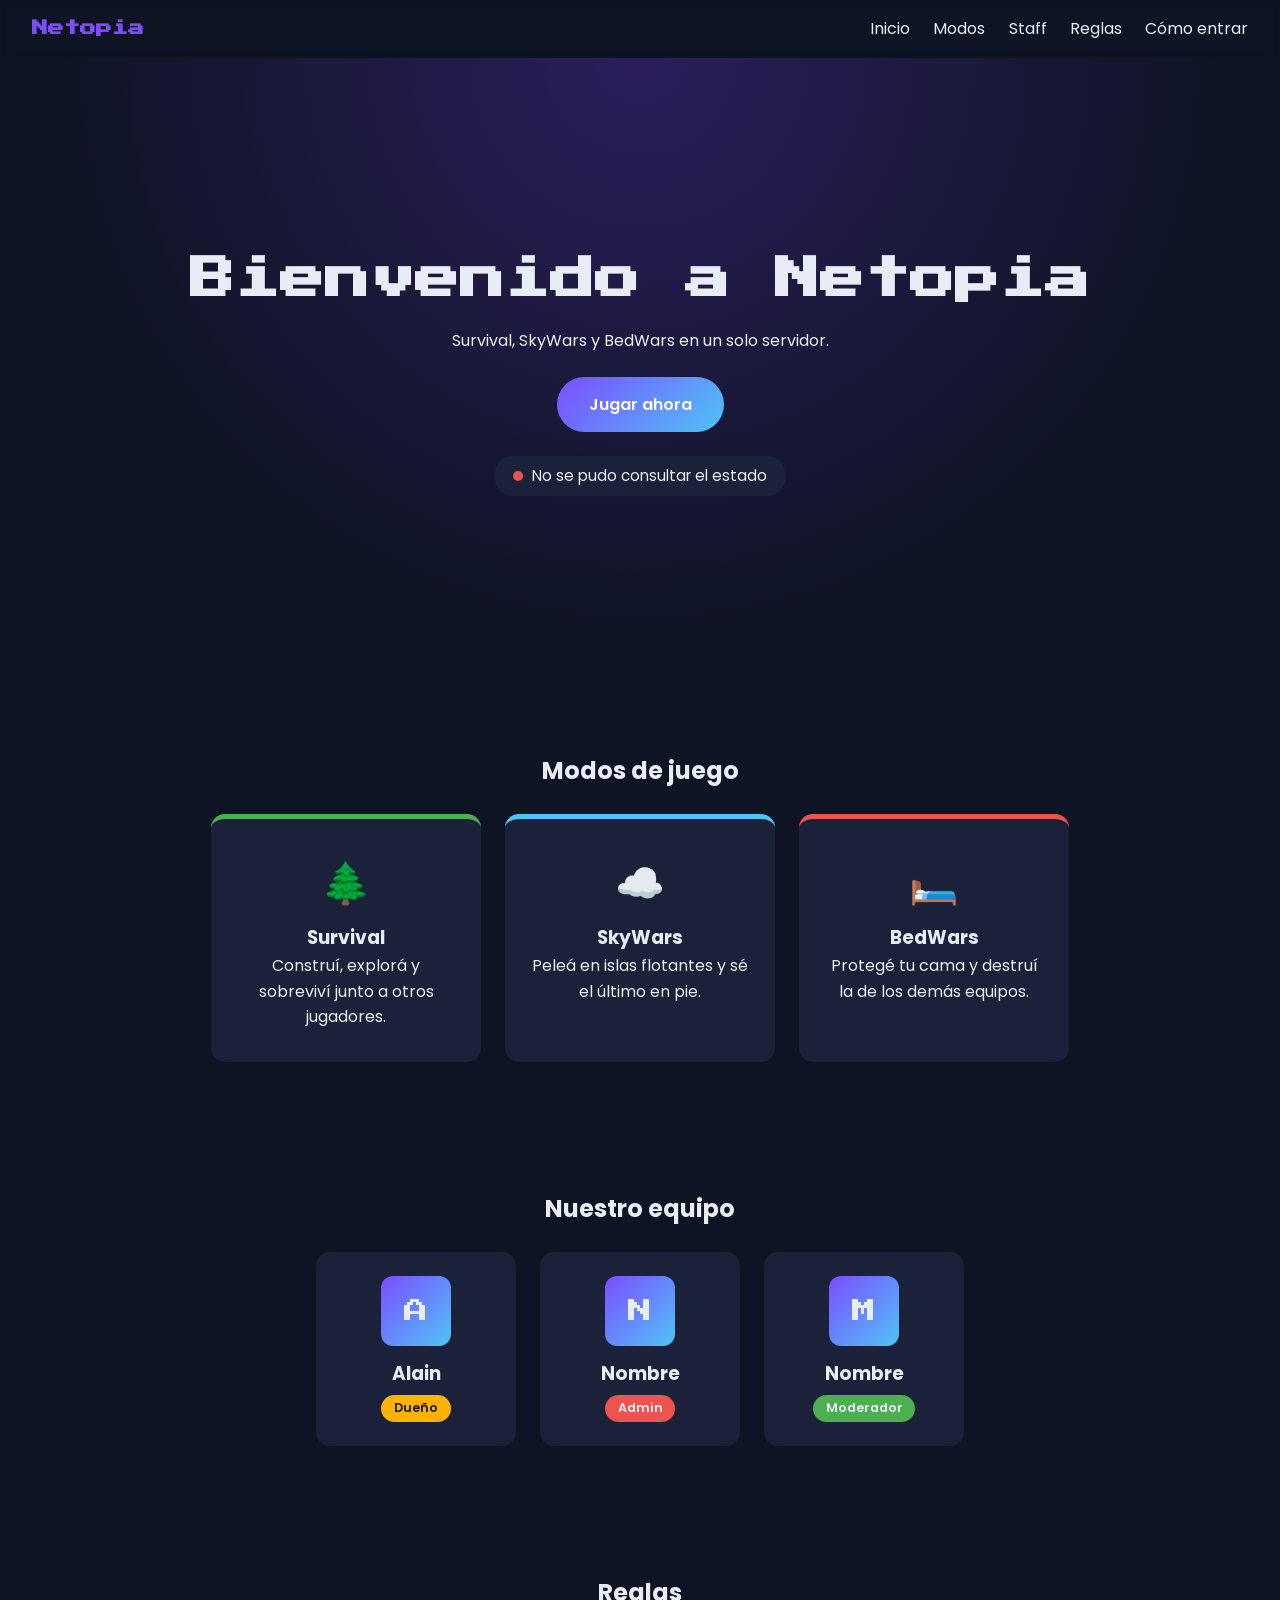
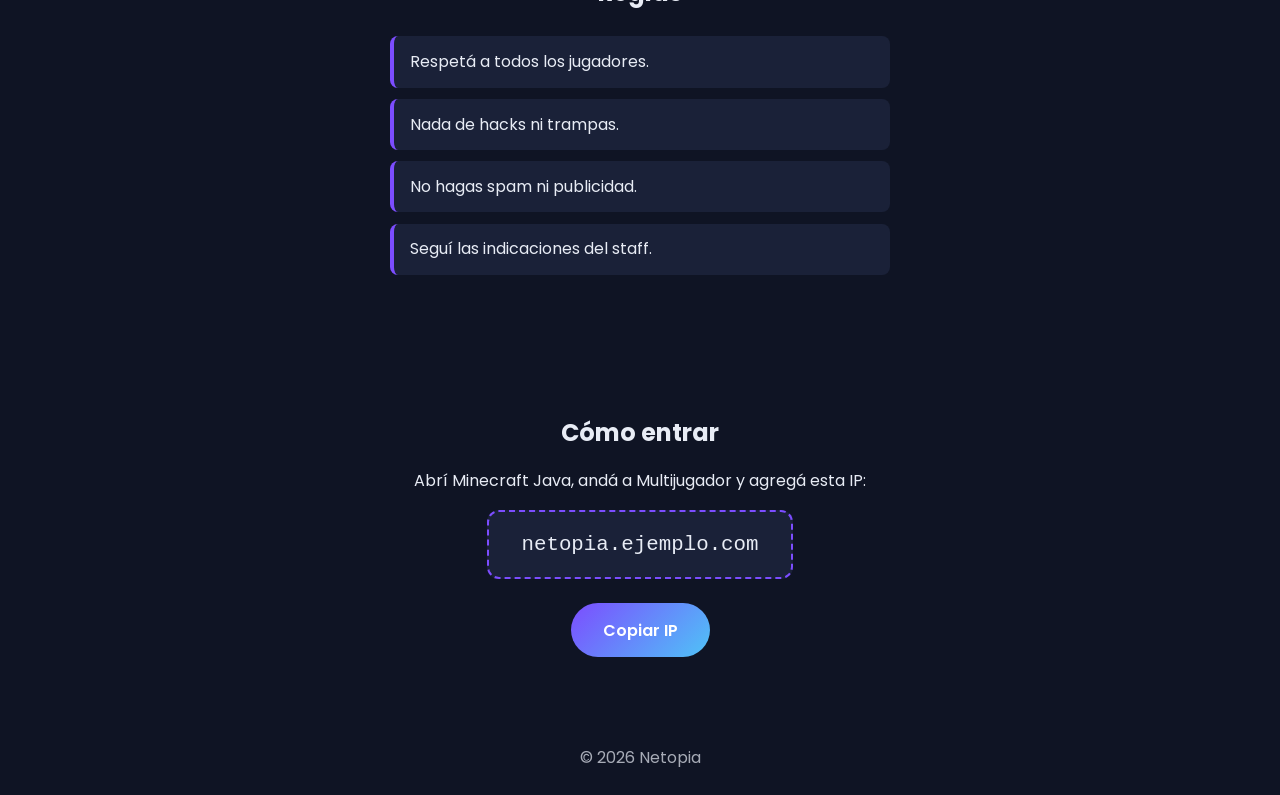
==== index.html @ 6b0459ce "Primera versión de Netopia" ====
<!DOCTYPE html>
<html lang="es">

<head>
    <meta charset="UTF-8">
    <meta name="viewport" content="width=device-width, initial-scale=1.0">
    <title>Netopia</title>
    <link href="https://fonts.googleapis.com/css2?family=Poppins:wght@400;600&family=Press+Start+2P&display=swap"
        rel="stylesheet">
    <link rel="stylesheet" href="style.css">
</head>

<body>

    <header>
        <h1 class="logo">Netopia</h1>
        <button class="menu-btn" id="menu-btn" aria-label="Abrir menú">☰</button>
        <nav id="menu">
            <a href="#inicio">Inicio</a>
            <a href="#modos">Modos</a>
            <a href="#staff">Staff</a>
            <a href="#reglas">Reglas</a>
            <a href="#unirse">Cómo entrar</a>
        </nav>
    </header>

    <main>
        <section id="inicio" class="hero">
            <h2>Bienvenido a Netopia</h2>
            <p>Survival, SkyWars y BedWars en un solo servidor.</p>
            <a href="#unirse" class="boton">Jugar ahora</a>
            <div class="estado" id="estado">
                <span class="punto" id="punto"></span>
                <span id="estado-texto">Consultando servidor...</span>
            </div>
        </section>

        <section id="modos">
            <h2>Modos de juego</h2>

            <div class="modos-grid">
                <article class="modo survival">
                    <span class="icono">🌲</span> <!-- Survival -->
                    <h3>Survival</h3>
                    <p>Construí, explorá y sobreviví junto a otros jugadores.</p>
                </article>

                <article class="modo skywars">
                    <span class="icono">☁️</span> <!-- SkyWars -->
                    <h3>SkyWars</h3>
                    <p>Peleá en islas flotantes y sé el último en pie.</p>
                </article>

                <article class="modo bedwars">
                    <span class="icono">🛏️</span> <!-- BedWars -->
                    <h3>BedWars</h3>
                    <p>Protegé tu cama y destruí la de los demás equipos.</p>
                </article>
            </div>
        </section>

        <section id="staff">
            <h2>Nuestro equipo</h2>
            <div class="staff-grid">
                <article class="miembro">
                    <div class="avatar">A</div>
                    <h3>Alain</h3>
                    <p class="rol dueno">Dueño</p>
                </article>

                <article class="miembro">
                    <div class="avatar">N</div>
                    <h3>Nombre</h3>
                    <p class="rol admin">Admin</p>
                </article>

                <article class="miembro">
                    <div class="avatar">M</div>
                    <h3>Nombre</h3>
                    <p class="rol mod">Moderador</p>
                </article>
            </div>
        </section>

        <section id="reglas">
            <h2>Reglas</h2>
            <ul class="reglas">
                <li>Respetá a todos los jugadores.</li>
                <li>Nada de hacks ni trampas.</li>
                <li>No hagas spam ni publicidad.</li>
                <li>Seguí las indicaciones del staff.</li>
            </ul>
        </section>

        <section id="unirse">
            <h2>Cómo entrar</h2>
            <p>Abrí Minecraft Java, andá a Multijugador y agregá esta IP:</p>
            <div class="ip-box" id="ip">netopia.ejemplo.com</div>
            <br>
            <button class="boton" id="btn-copiar">Copiar IP</button>
        </section>
    </main>

    <footer>
        <p>© 2026 Netopia</p>
    </footer>
    <script src="script.js"></script>
</body>

</html>
---- style.css ----
:root {
    --fondo: #0f1424;
    --tarjeta: #1a2138;
    --texto: #e8ecf5;
    --acento: #7c4dff;
    --survival: #4caf50;
    --skywars: #4fc3f7;
    --bedwars: #ef5350;
}

* {
    box-sizing: border-box;
    margin: 0;
    padding: 0;
}

html {
    scroll-behavior: smooth;
}

body {
    background: var(--fondo);
    color: var(--texto);
    font-family: 'Poppins', sans-serif;
    line-height: 1.6;
}

header {
    position: sticky;
    top: 0;
    z-index: 10;
    display: flex;
    justify-content: space-between;
    align-items: center;
    padding: 1rem 2rem;
    background: rgba(15, 20, 36, 0.85);
    backdrop-filter: blur(8px);
}

.logo {
    font-family: 'Press Start 2P', monospace;
    font-size: 1rem;
    color: var(--acento);
}

nav a {
    color: var(--texto);
    text-decoration: none;
    margin-left: 1.2rem;
    transition: color 0.2s;
}

nav a:hover {
    color: var(--skywars);
}

section {
    padding: 4rem 2rem;
    text-align: center;
}

.hero {
    min-height: 70vh;
    display: flex;
    flex-direction: column;
    justify-content: center;
    align-items: center;
    background: radial-gradient(circle at top, #2a1f5c, var(--fondo) 65%);
}

.hero h2 {
    font-family: 'Press Start 2P', monospace;
    font-size: clamp(1.4rem, 5vw, 2.8rem);
    line-height: 1.4;
    margin-bottom: 1rem;
}

.boton {
    display: inline-block;
    margin-top: 1.5rem;
    padding: 0.9rem 2rem;
    background: linear-gradient(135deg, var(--acento), var(--skywars));
    color: white;
    text-decoration: none;
    font-weight: 600;
    border-radius: 999px;
    transition: transform 0.2s, box-shadow 0.2s;
}

.boton:hover {
    transform: translateY(-3px);
    box-shadow: 0 8px 20px rgba(124, 77, 255, 0.45);
}

h2 {
    margin-bottom: 1rem;
}

.modos-grid {
    display: flex;
    flex-wrap: wrap;
    gap: 1.5rem;
    justify-content: center;
    margin-top: 1.5rem;
}

.modo {
    background: var(--tarjeta);
    padding: 2rem 1.5rem;
    border-radius: 14px;
    width: 270px;
    border-top: 5px solid;
    transition: transform 0.25s, box-shadow 0.25s;
}

.modo:hover {
    transform: translateY(-8px);
    box-shadow: 0 12px 28px rgba(0, 0, 0, 0.4);
}

.icono {
    display: block;
    font-size: 2.5rem;
    margin-bottom: 0.5rem;
}

.survival {
    border-color: var(--survival);
}

.skywars {
    border-color: var(--skywars);
}

.bedwars {
    border-color: var(--bedwars);
}

.reglas {
    list-style: none;
    max-width: 500px;
    margin: 1.5rem auto 0;
    text-align: left;
}

.reglas li {
    background: var(--tarjeta);
    padding: 0.8rem 1rem;
    margin-bottom: 0.7rem;
    border-left: 4px solid var(--acento);
    border-radius: 8px;
}

.ip-box {
    display: inline-block;
    margin-top: 1rem;
    padding: 1rem 2rem;
    background: var(--tarjeta);
    border: 2px dashed var(--acento);
    border-radius: 12px;
    font-family: monospace;
    font-size: 1.3rem;
}

footer {
    text-align: center;
    padding: 1.5rem;
    opacity: 0.7;
}

button.boton {
    border: none;
    cursor: pointer;
    font-family: 'Poppins', sans-serif;
    font-size: 1rem;
}

.menu-btn {
    display: none;
    background: none;
    border: none;
    color: var(--texto);
    font-size: 1.8rem;
    cursor: pointer;
    transition: transform 0.3s ease;
}

.menu-btn.activo {
    transform: rotate(90deg);
}

.estado {
  display: inline-flex;
  align-items: center;
  gap: 0.6rem;
  margin-top: 1.5rem;
  padding: 0.5rem 1.2rem;
  background: var(--tarjeta);
  border-radius: 999px;
  font-size: 0.95rem;
}

.punto {
  width: 10px;
  height: 10px;
  border-radius: 50%;
  background: #888;
}

.punto.online {
  background: #4caf50;
  box-shadow: 0 0 8px #4caf50;
}

.punto.offline {
  background: #ef5350;
}

.staff-grid {
  display: flex;
  flex-wrap: wrap;
  gap: 1.5rem;
  justify-content: center;
  margin-top: 1.5rem;
}

.miembro {
  background: var(--tarjeta);
  padding: 1.5rem;
  border-radius: 14px;
  width: 200px;
  transition: transform 0.25s, box-shadow 0.25s;
}

.miembro:hover {
  transform: translateY(-6px);
  box-shadow: 0 10px 24px rgba(0, 0, 0, 0.4);
}

.avatar {
  width: 70px;
  height: 70px;
  margin: 0 auto 0.8rem;
  border-radius: 12px;
  display: flex;
  align-items: center;
  justify-content: center;
  font-family: 'Press Start 2P', monospace;
  font-size: 1.5rem;
  background: linear-gradient(135deg, var(--acento), var(--skywars));
}

.rol {
  display: inline-block;
  margin-top: 0.4rem;
  padding: 0.2rem 0.8rem;
  border-radius: 999px;
  font-size: 0.8rem;
  font-weight: 600;
}

.rol.dueno { background: #ffb300; color: #1a1a1a; }
.rol.admin { background: var(--bedwars); }
.rol.mod   { background: var(--survival); }

@media (max-width: 600px) {
    header {
        flex-wrap: wrap;
    }

    .menu-btn {
        display: block;
    }

    nav {
        display: flex;
        flex-direction: column;
        width: 100%;
        text-align: center;
        max-height: 0;
        overflow: hidden;
        opacity: 0;
        transition: max-height 0.4s ease, opacity 0.3s ease;
    }

    nav.abierto {
        max-height: 300px;
        opacity: 1;
    }

    nav a {
        margin: 0;
        padding: 0.8rem 0;
        border-top: 1px solid rgba(255, 255, 255, 0.1);
    }
}
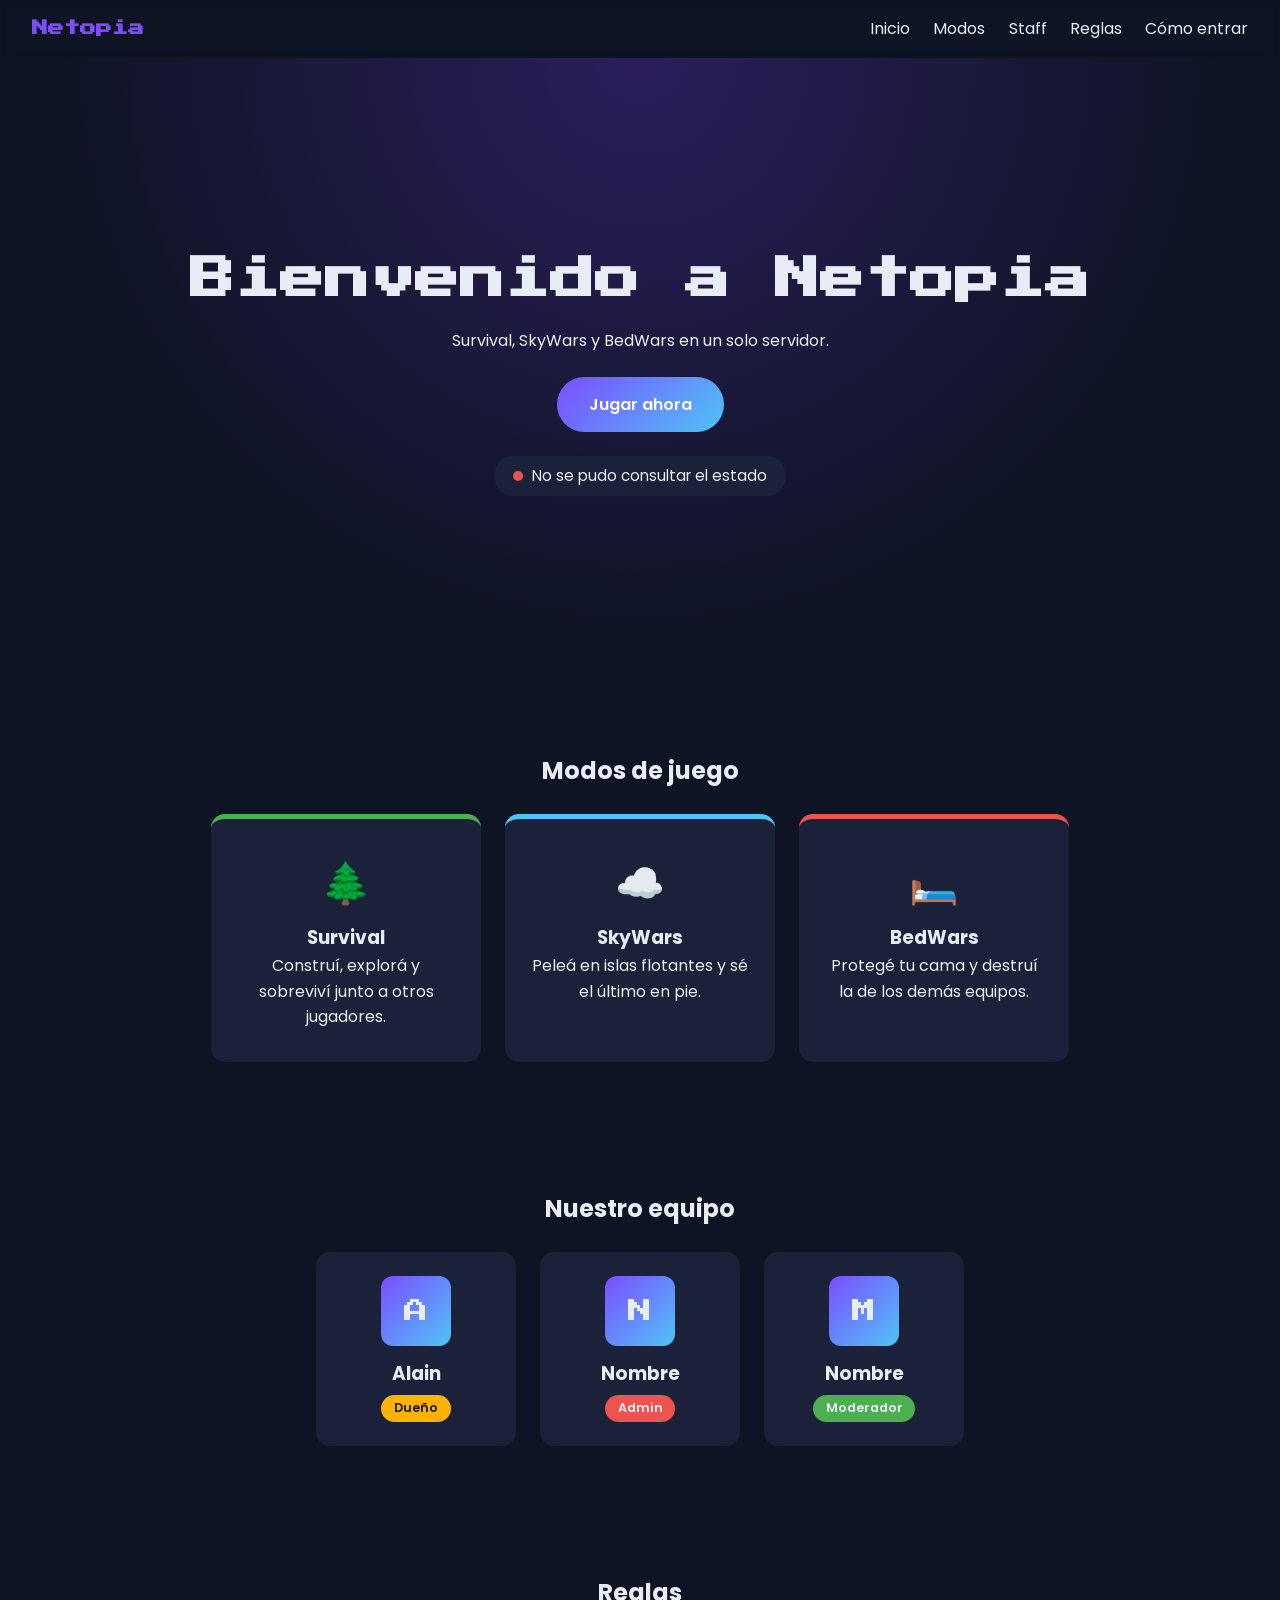
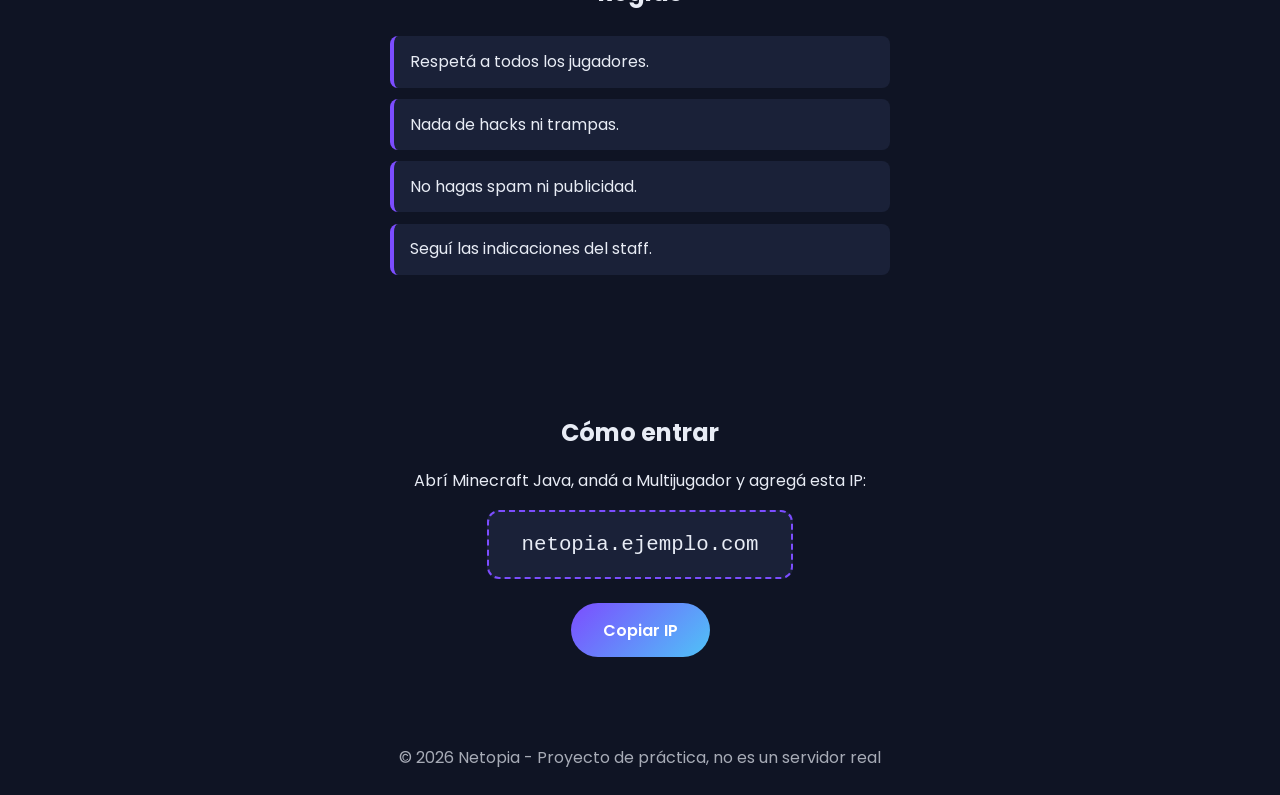
==== commit 2ababcbe: "Update index.html" ====
--- a/index.html
+++ b/index.html
@@ -102,7 +102,7 @@
     </main>
 
     <footer>
-        <p>© 2026 Netopia</p>
+        <p>© 2026 Netopia - Proyecto de práctica, no es un servidor real</p>
     </footer>
     <script src="script.js"></script>
 </body>
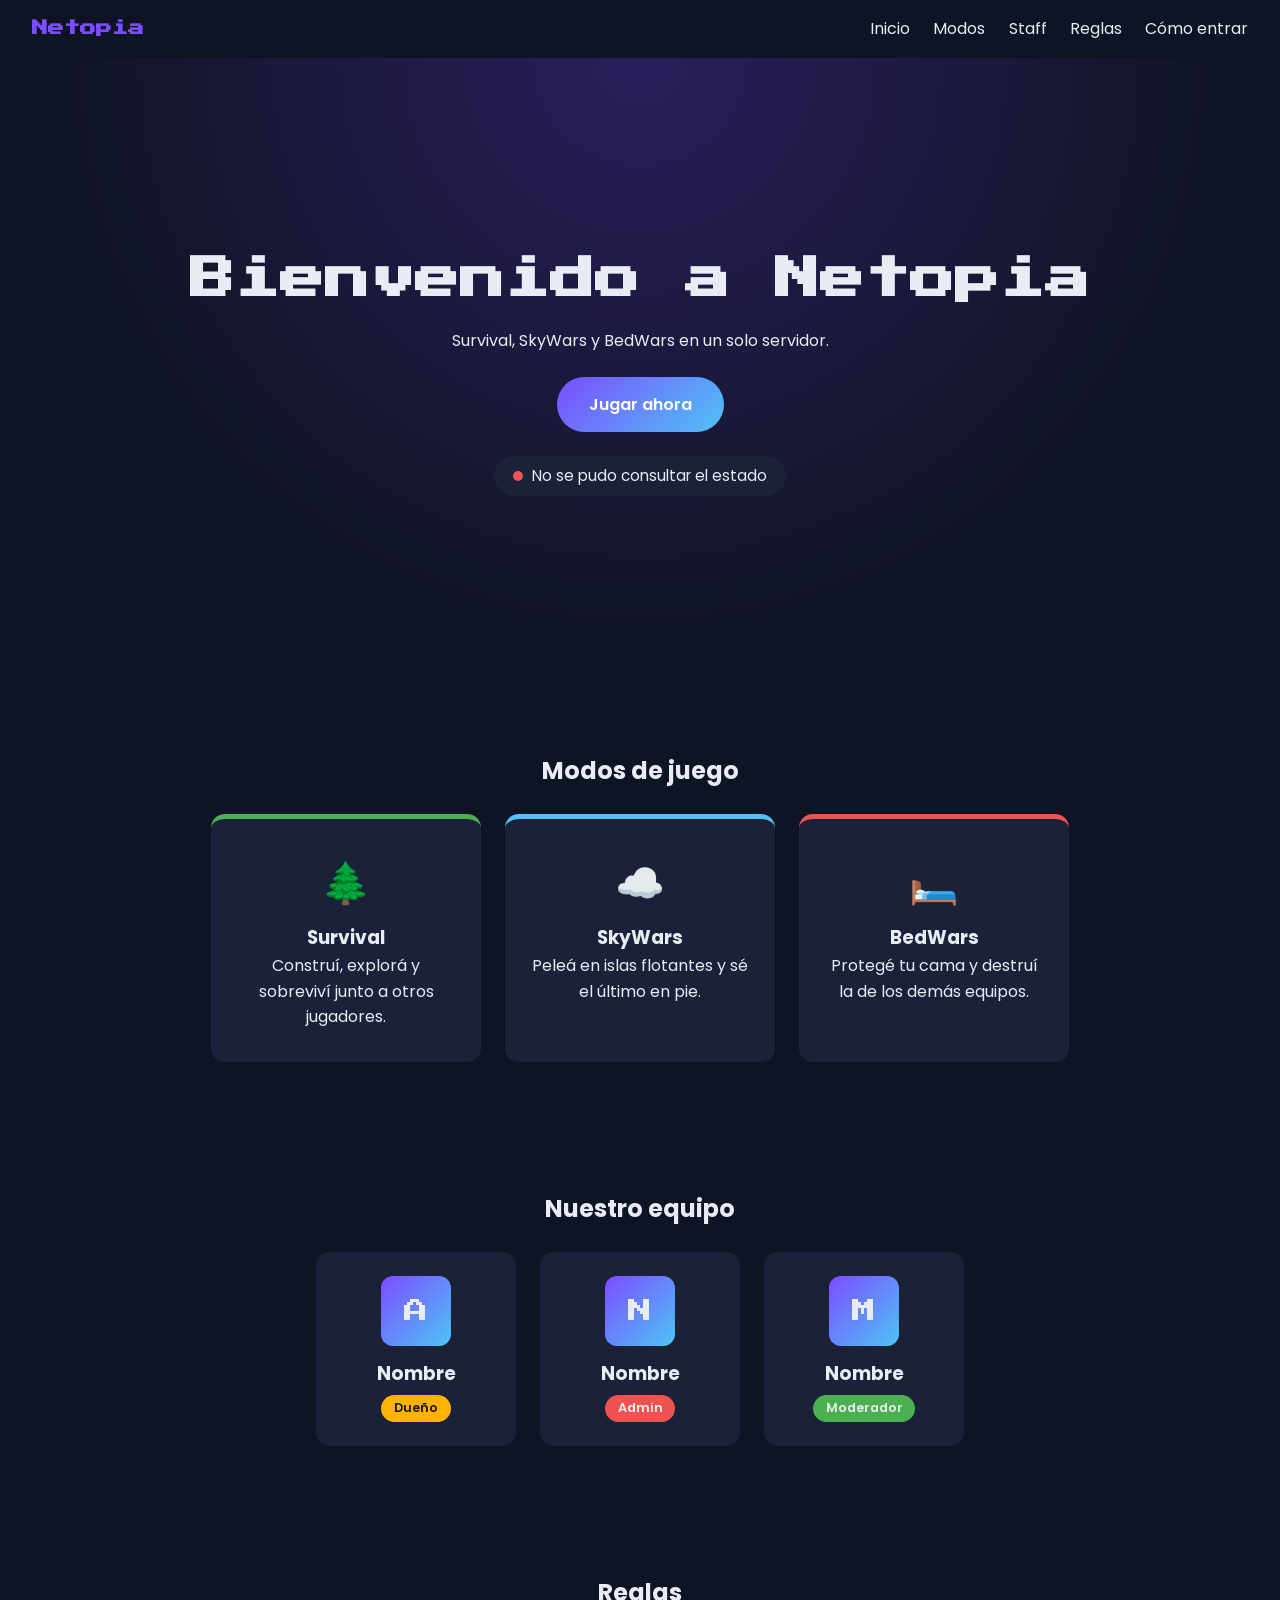
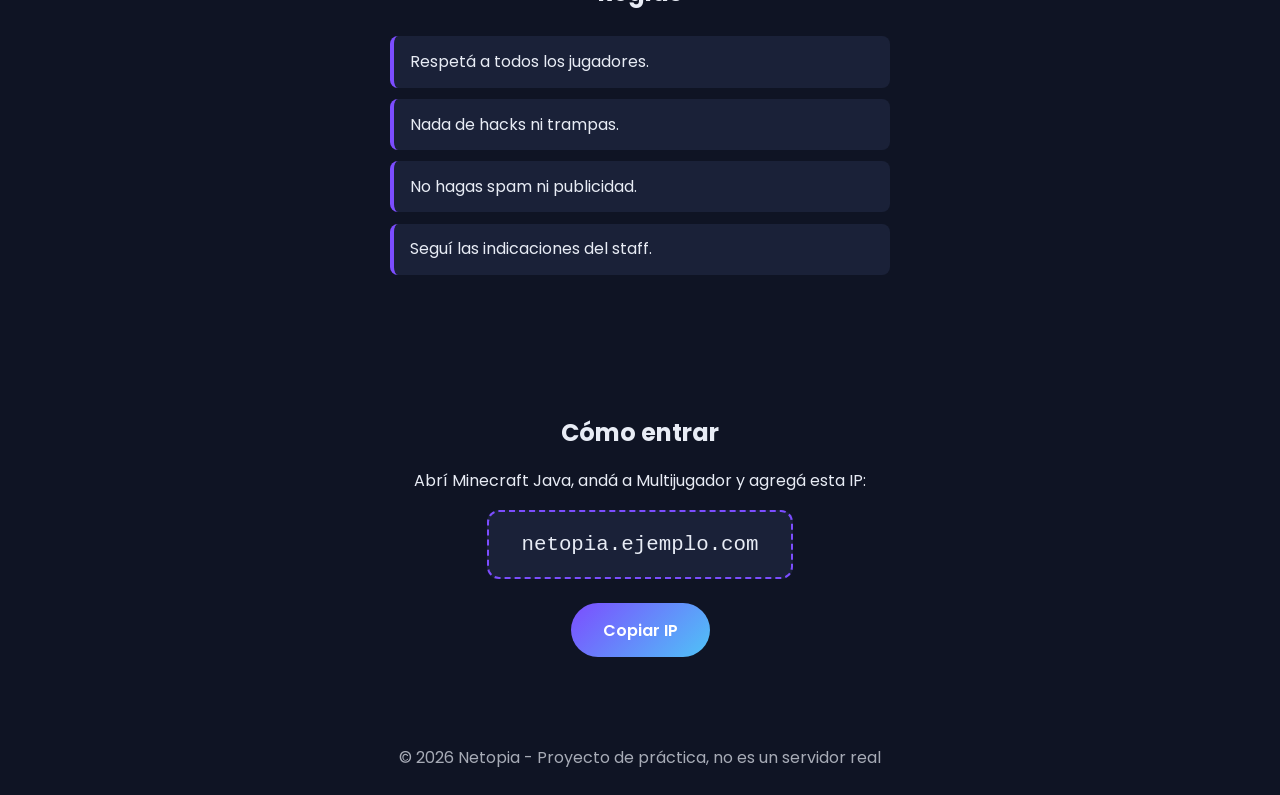
==== commit 4f9ef2e2: "Update index.html" ====
--- a/index.html
+++ b/index.html
@@ -64,7 +64,7 @@
             <div class="staff-grid">
                 <article class="miembro">
                     <div class="avatar">A</div>
-                    <h3>Alain</h3>
+                    <h3>Nombre</h3>
                     <p class="rol dueno">Dueño</p>
                 </article>
 
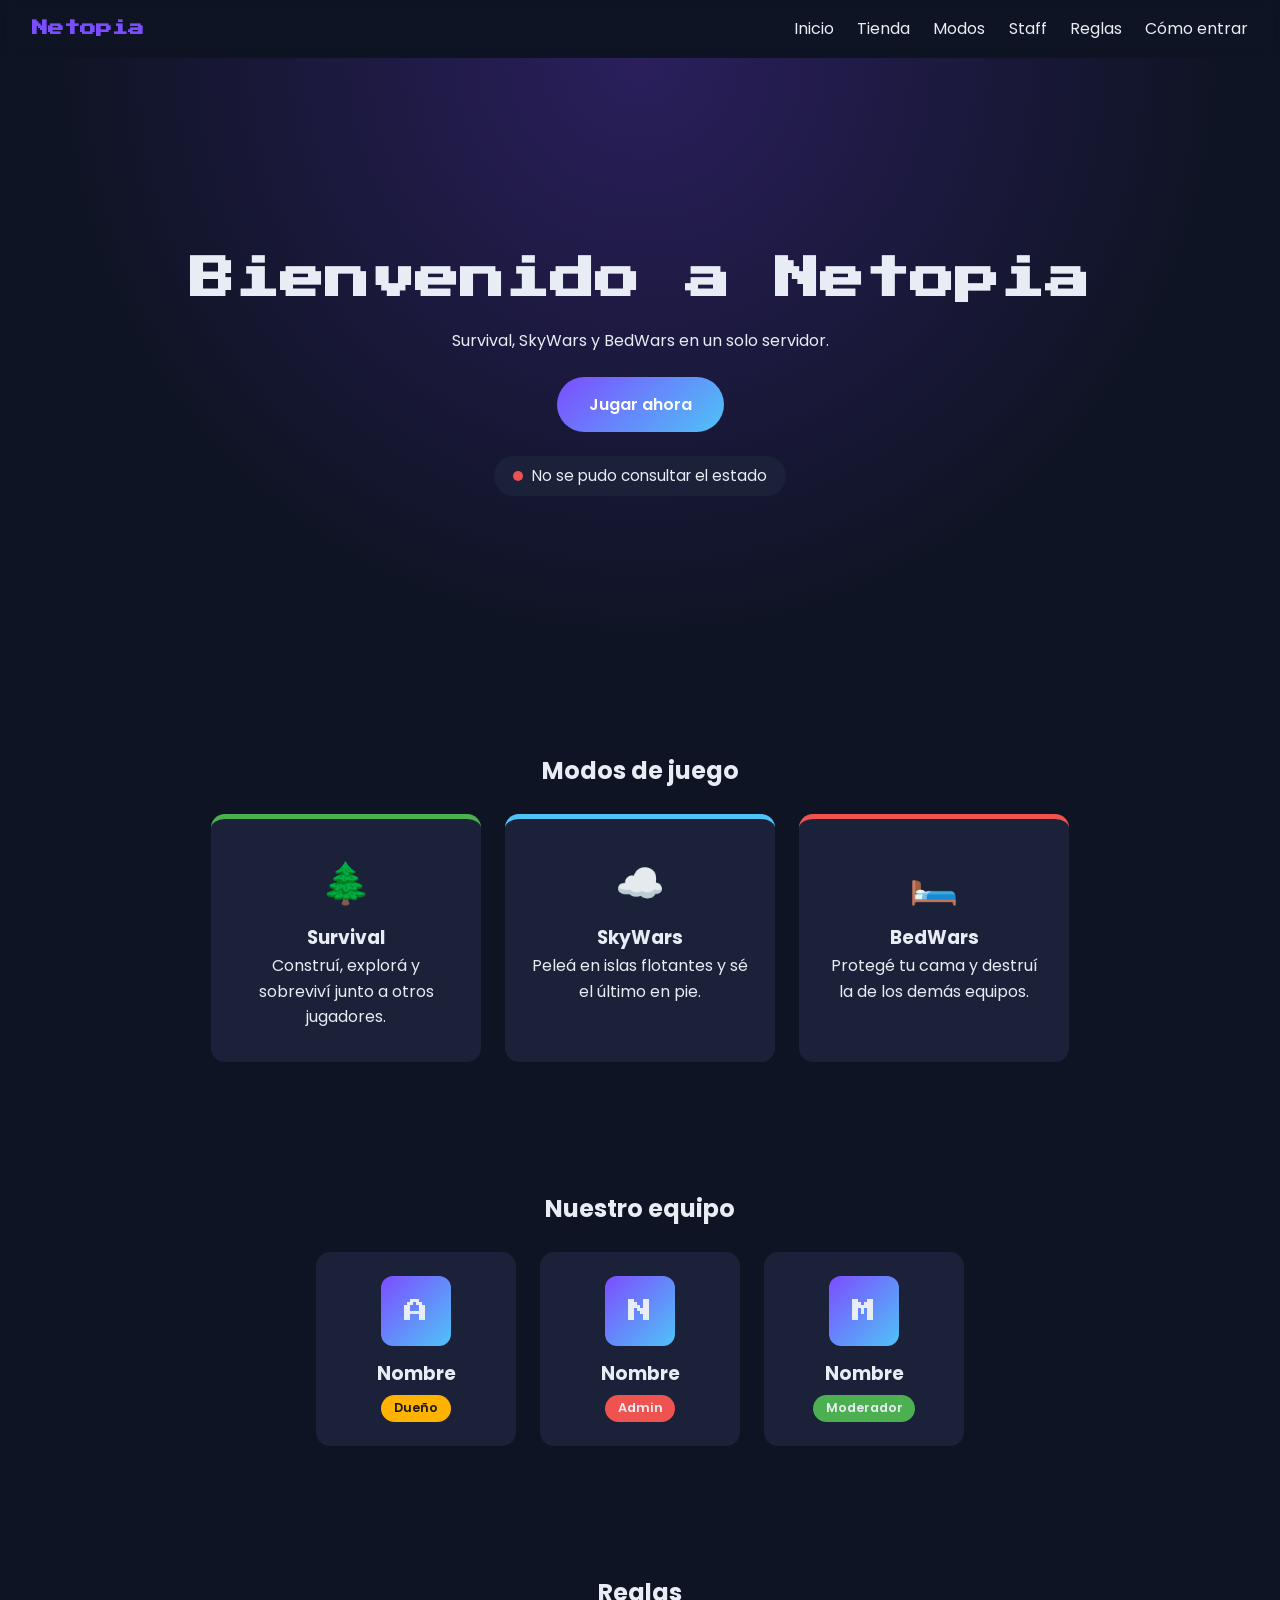
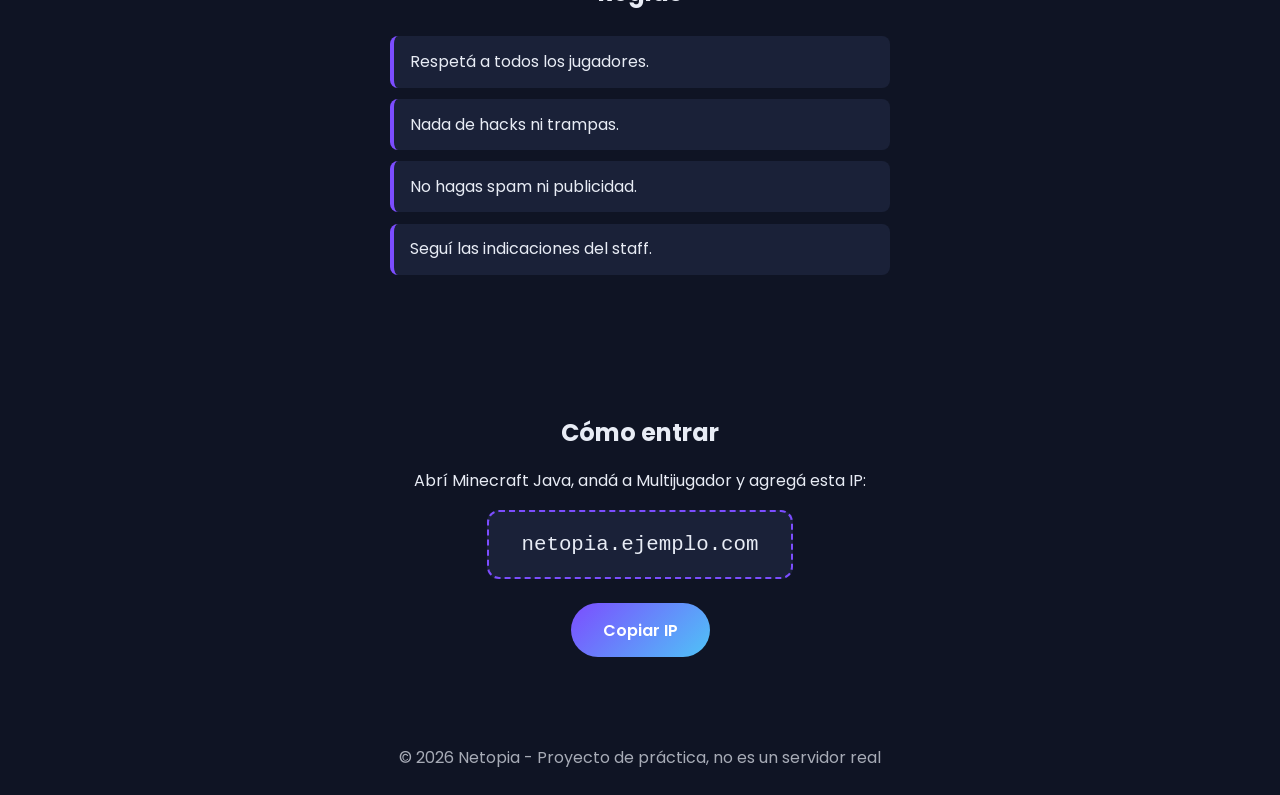
==== commit e7a7cdb7: ">TIenda< Se agrega una tienda a la pagina web del Servidor para vender rangos" ====
--- a/index.html
+++ b/index.html
@@ -17,6 +17,7 @@
         <button class="menu-btn" id="menu-btn" aria-label="Abrir menú">☰</button>
         <nav id="menu">
             <a href="#inicio">Inicio</a>
+            <a href="tienda.html">Tienda</a>
             <a href="#modos">Modos</a>
             <a href="#staff">Staff</a>
             <a href="#reglas">Reglas</a>
--- a/style.css
+++ b/style.css
@@ -263,6 +263,87 @@
 .rol.admin { background: var(--bedwars); }
 .rol.mod   { background: var(--survival); }
 
+.tienda-layout {
+  display: flex;
+  flex-wrap: wrap;
+  gap: 2rem;
+  justify-content: center;
+  align-items: flex-start;
+}
+
+.productos {
+  display: flex;
+  flex-wrap: wrap;
+  gap: 1.5rem;
+  justify-content: center;
+  flex: 1 1 500px;
+}
+
+.producto {
+  background: var(--tarjeta);
+  padding: 1.5rem;
+  border-radius: 14px;
+  width: 220px;
+  border-top: 5px solid;
+  transition: transform 0.25s, box-shadow 0.25s;
+}
+
+.producto:hover {
+  transform: translateY(-6px);
+  box-shadow: 0 10px 24px rgba(0, 0, 0, 0.4);
+}
+
+.precio {
+  font-size: 1.4rem;
+  font-weight: 600;
+  margin: 0.6rem 0;
+}
+
+.carrito {
+  background: var(--tarjeta);
+  padding: 1.5rem;
+  border-radius: 14px;
+  width: 300px;
+  text-align: left;
+  position: sticky;
+  top: 90px;
+}
+
+.carrito ul {
+  list-style: none;
+  margin: 1rem 0;
+}
+
+.carrito li {
+  display: flex;
+  justify-content: space-between;
+  align-items: center;
+  gap: 0.5rem;
+  padding: 0.5rem 0;
+  border-bottom: 1px solid rgba(255, 255, 255, 0.1);
+}
+
+.carrito .vacio {
+  opacity: 0.6;
+  border: none;
+}
+
+.quitar {
+  background: var(--bedwars);
+  color: white;
+  border: none;
+  border-radius: 6px;
+  width: 28px;
+  height: 28px;
+  cursor: pointer;
+}
+
+.total {
+  font-weight: 600;
+  font-size: 1.2rem;
+  margin-bottom: 1rem;
+}
+
 @media (max-width: 600px) {
     header {
         flex-wrap: wrap;
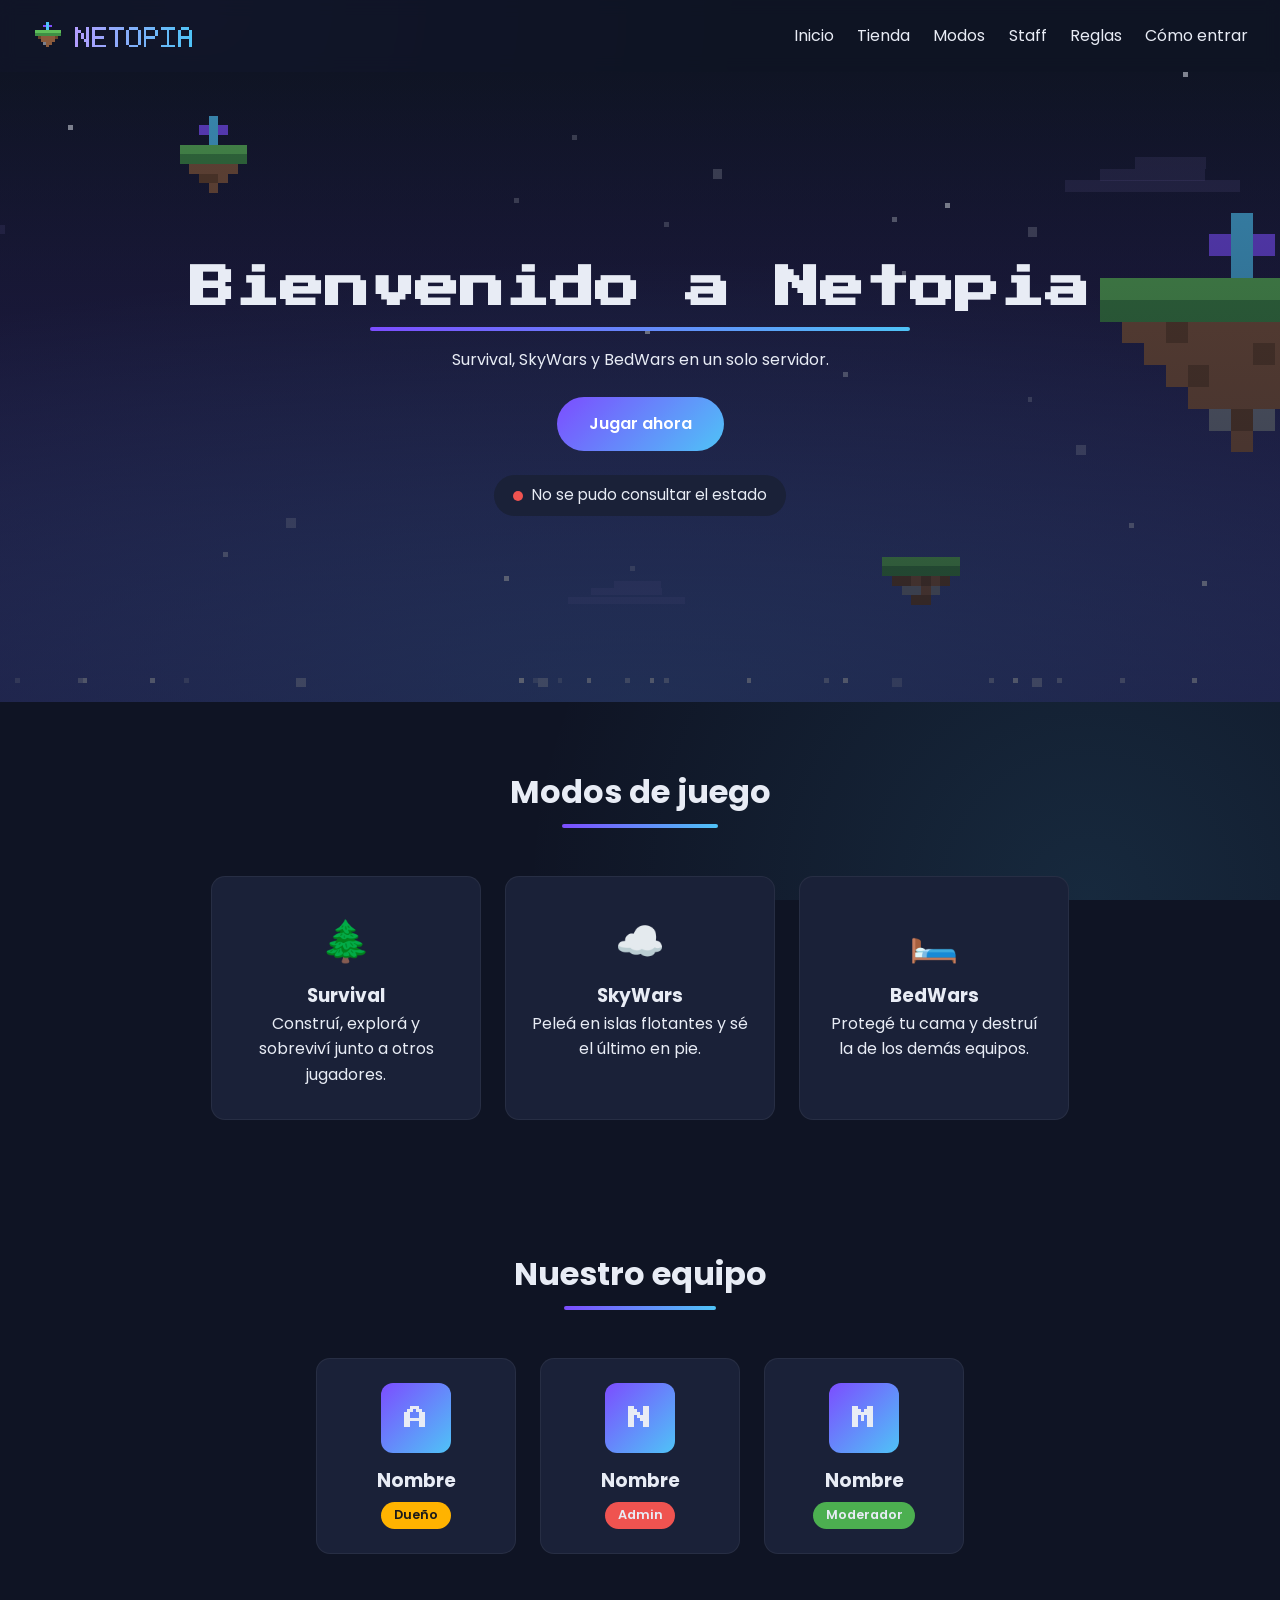
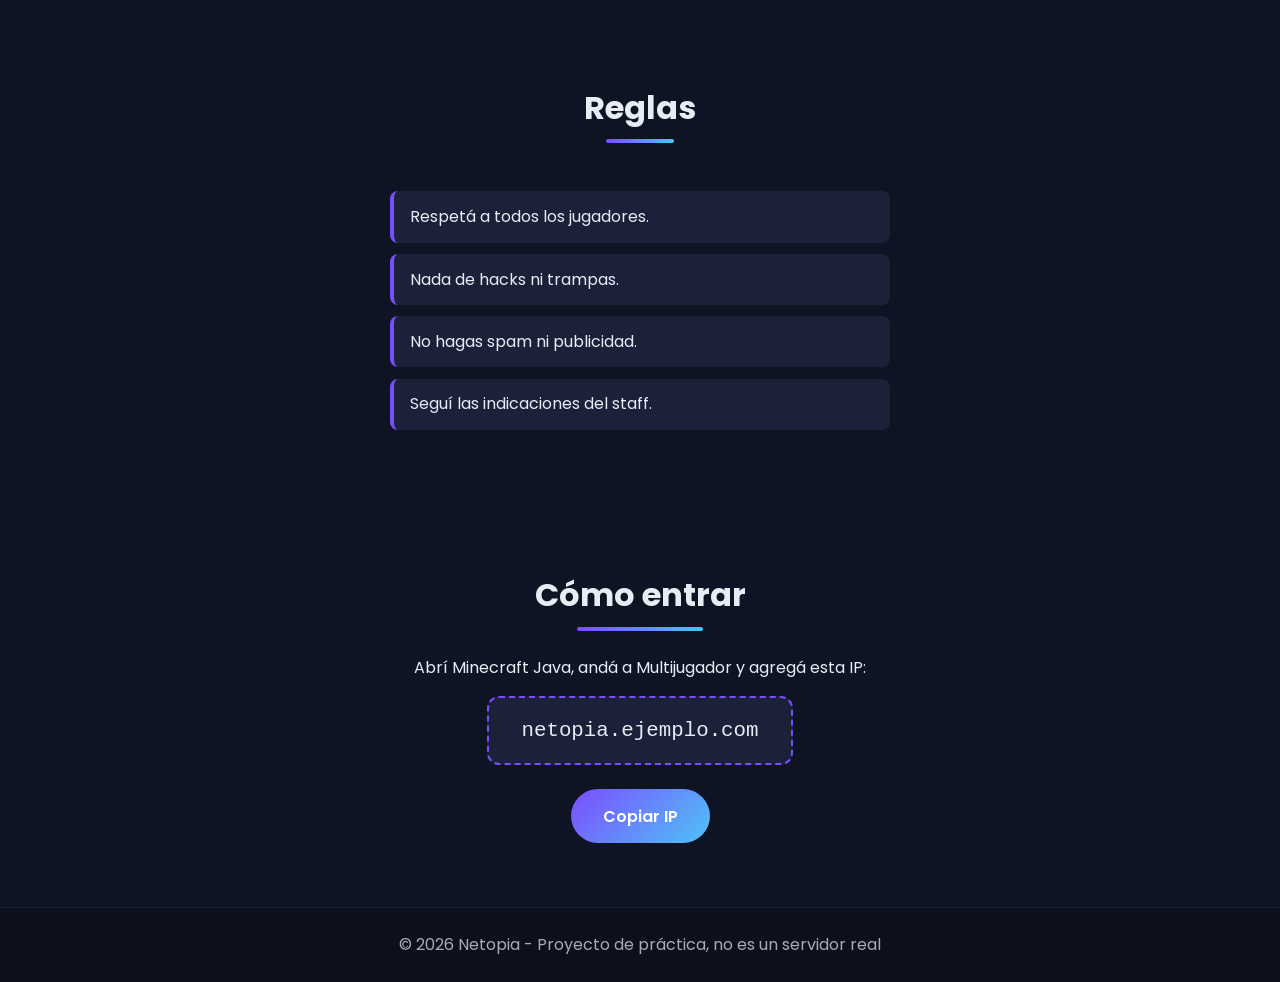
==== commit 530f1c41: "Logo added" ====
--- a/index.html
+++ b/index.html
@@ -8,12 +8,15 @@
     <link href="https://fonts.googleapis.com/css2?family=Poppins:wght@400;600&family=Press+Start+2P&display=swap"
         rel="stylesheet">
     <link rel="stylesheet" href="style.css">
+    <link rel="icon" type="image/svg+xml" href="img/favicon.svg">
 </head>
 
 <body>
 
     <header>
-        <h1 class="logo">Netopia</h1>
+        <a href="index.html" class="logo-link">
+            <img src="img/logo.svg" alt="Netopia" class="logo-img">
+        </a>
         <button class="menu-btn" id="menu-btn" aria-label="Abrir menú">☰</button>
         <nav id="menu">
             <a href="#inicio">Inicio</a>
--- a/style.css
+++ b/style.css
@@ -271,32 +271,79 @@
   align-items: flex-start;
 }
 
+/* ---------- Tienda: tarjetas ---------- */
+.tienda-layout {
+  max-width: 1250px;
+  margin: 0 auto;
+}
+
 .productos {
-  display: flex;
-  flex-wrap: wrap;
+  display: grid;
+  grid-template-columns: repeat(auto-fill, minmax(220px, 1fr));
   gap: 1.5rem;
-  justify-content: center;
-  flex: 1 1 500px;
+  flex: 1 1 600px;
 }
 
 .producto {
+  position: relative;
+  display: flex;
+  flex-direction: column;
   background: var(--tarjeta);
-  padding: 1.5rem;
-  border-radius: 14px;
-  width: 220px;
-  border-top: 5px solid;
+  padding: 1.8rem 1.4rem;
+  border-radius: 16px;
+  border-top: 5px solid var(--color);
+  text-align: center;
   transition: transform 0.25s, box-shadow 0.25s;
 }
 
 .producto:hover {
-  transform: translateY(-6px);
-  box-shadow: 0 10px 24px rgba(0, 0, 0, 0.4);
+  transform: translateY(-8px);
+  box-shadow: 0 14px 32px rgba(0, 0, 0, 0.45), 0 0 22px var(--color);
+}
+
+.beneficios {
+  list-style: none;
+  flex-grow: 1;
+  margin: 0.8rem 0;
+  text-align: left;
+  font-size: 0.9rem;
+}
+
+.beneficios li {
+  padding: 0.3rem 0 0.3rem 1.4rem;
+  position: relative;
+}
+
+.beneficios li::before {
+  content: "✔";
+  position: absolute;
+  left: 0;
+  color: var(--color);
 }
 
 .precio {
-  font-size: 1.4rem;
+  font-size: 1.6rem;
   font-weight: 600;
   margin: 0.6rem 0;
+}
+
+.producto .boton {
+  margin-top: auto;
+  width: 100%;
+  background: var(--color);
+  text-align: center;
+}
+
+.etiqueta {
+  position: absolute;
+  top: -14px;
+  right: 14px;
+  background: var(--color);
+  color: #0f1424;
+  font-size: 0.75rem;
+  font-weight: 600;
+  padding: 0.2rem 0.8rem;
+  border-radius: 999px;
 }
 
 .carrito {
@@ -342,6 +389,105 @@
   font-weight: 600;
   font-size: 1.2rem;
   margin-bottom: 1rem;
+}
+
+/* ---------- Footer siempre abajo ---------- */
+body {
+  min-height: 100vh;
+  display: flex;
+  flex-direction: column;
+}
+
+main {
+  flex: 1;
+}
+
+/* ---------- Mejoras generales ---------- */
+body {
+  background:
+    radial-gradient(circle at 15% 0%, rgba(124, 77, 255, 0.18), transparent 40%),
+    radial-gradient(circle at 85% 100%, rgba(79, 195, 247, 0.12), transparent 40%),
+    var(--fondo);
+  background-attachment: fixed;
+}
+
+section > h2 {
+  position: relative;
+  display: inline-block;
+  margin-bottom: 1.5rem;
+  font-size: clamp(1.4rem, 3vw, 2rem);
+}
+
+section > h2::after {
+  content: "";
+  display: block;
+  width: 60%;
+  height: 4px;
+  margin: 0.4rem auto 0;
+  border-radius: 999px;
+  background: linear-gradient(90deg, var(--acento), var(--skywars));
+}
+
+.modo,
+.miembro,
+.carrito {
+  border: 1px solid rgba(255, 255, 255, 0.06);
+}
+
+.carrito {
+  box-shadow: 0 10px 28px rgba(0, 0, 0, 0.35);
+}
+
+footer {
+  background: rgba(0, 0, 0, 0.25);
+  border-top: 1px solid rgba(255, 255, 255, 0.08);
+}
+
+nav a {
+  position: relative;
+}
+
+nav a::after {
+  content: "";
+  position: absolute;
+  left: 0;
+  bottom: -4px;
+  width: 0;
+  height: 2px;
+  background: var(--skywars);
+  transition: width 0.25s;
+}
+
+nav a:hover::after {
+  width: 100%;
+}
+
+.logo-link {
+  display: flex;
+  align-items: center;
+}
+
+.logo-img {
+  height: 40px;
+  width: auto;
+  image-rendering: pixelated;
+}
+
+.hero {
+  background:
+    linear-gradient(rgba(15, 20, 36, 0.35), rgba(15, 20, 36, 0.65)),
+    url("img/banner.svg") center / cover no-repeat;
+}
+
+@media (max-width: 600px) {
+  nav a::after {
+    display: none;
+  }
+
+  .carrito {
+    width: 100%;
+    position: static;
+  }
 }
 
 @media (max-width: 600px) {
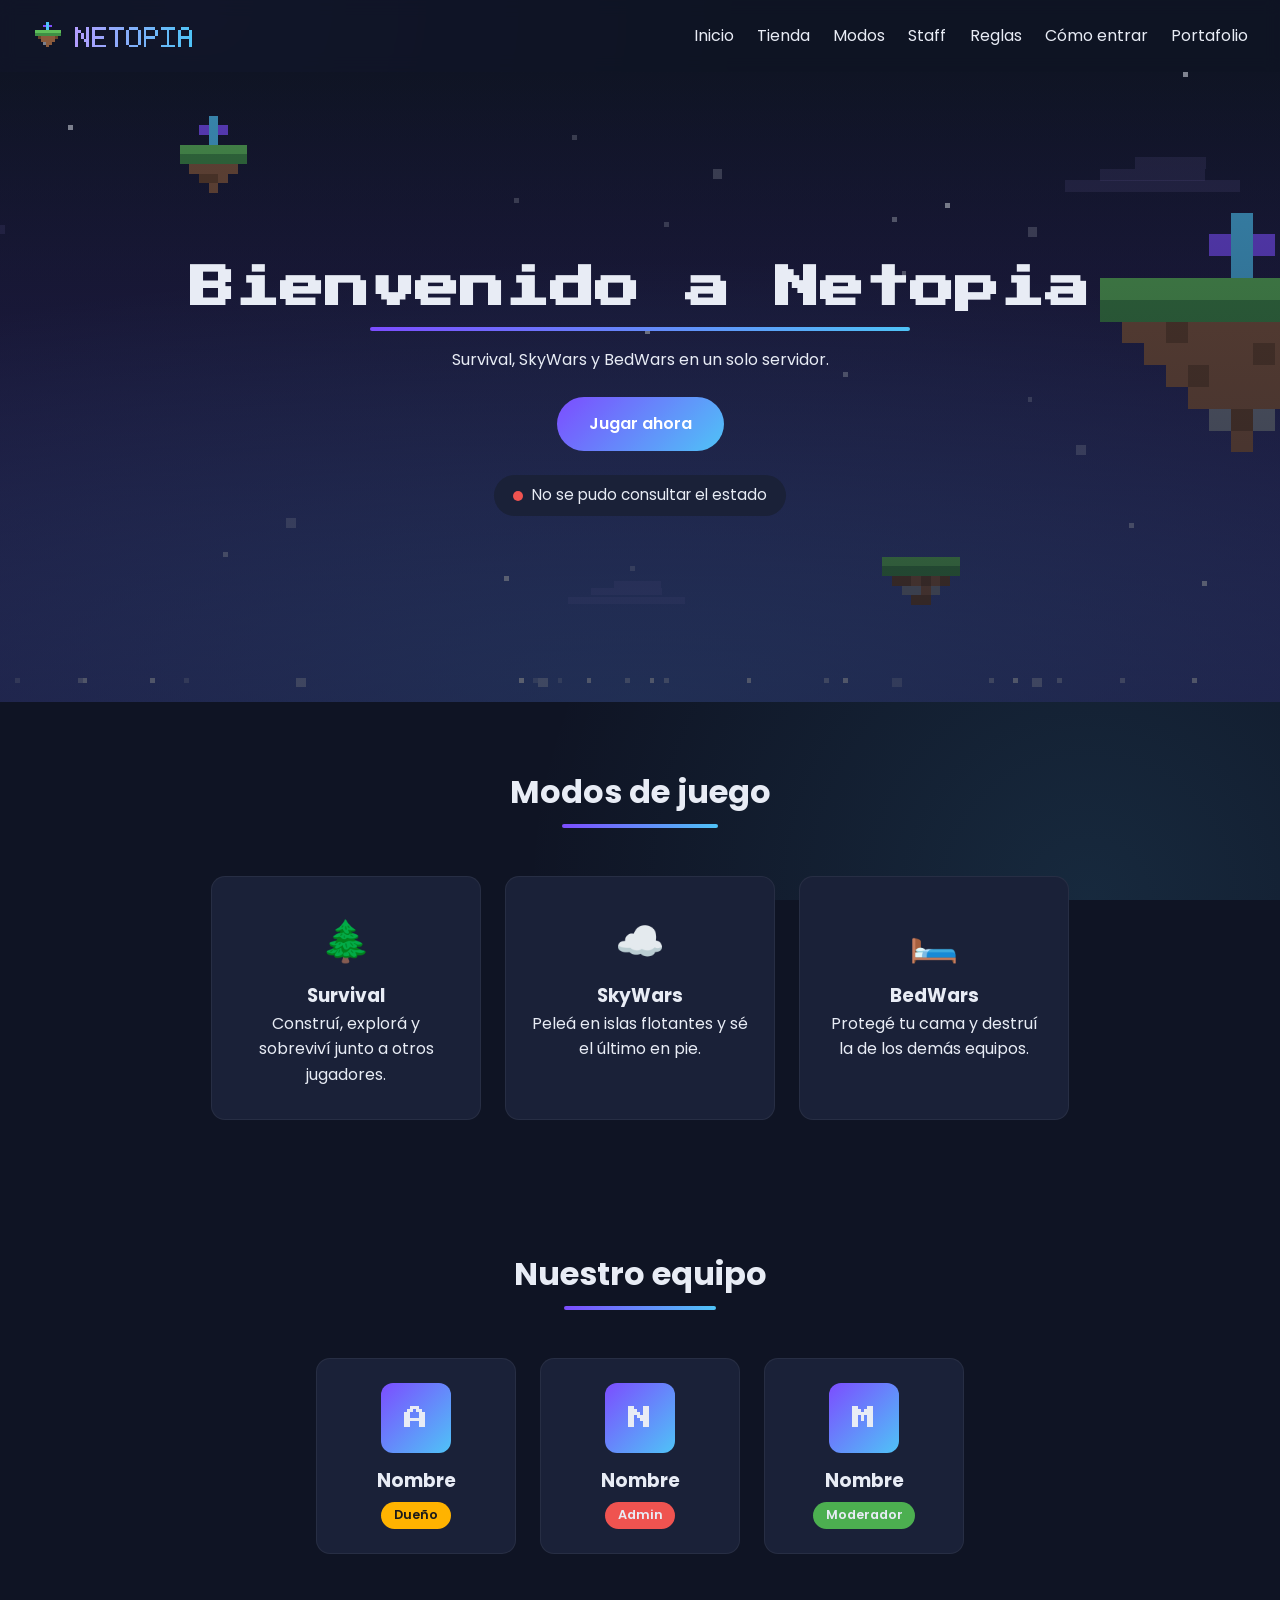
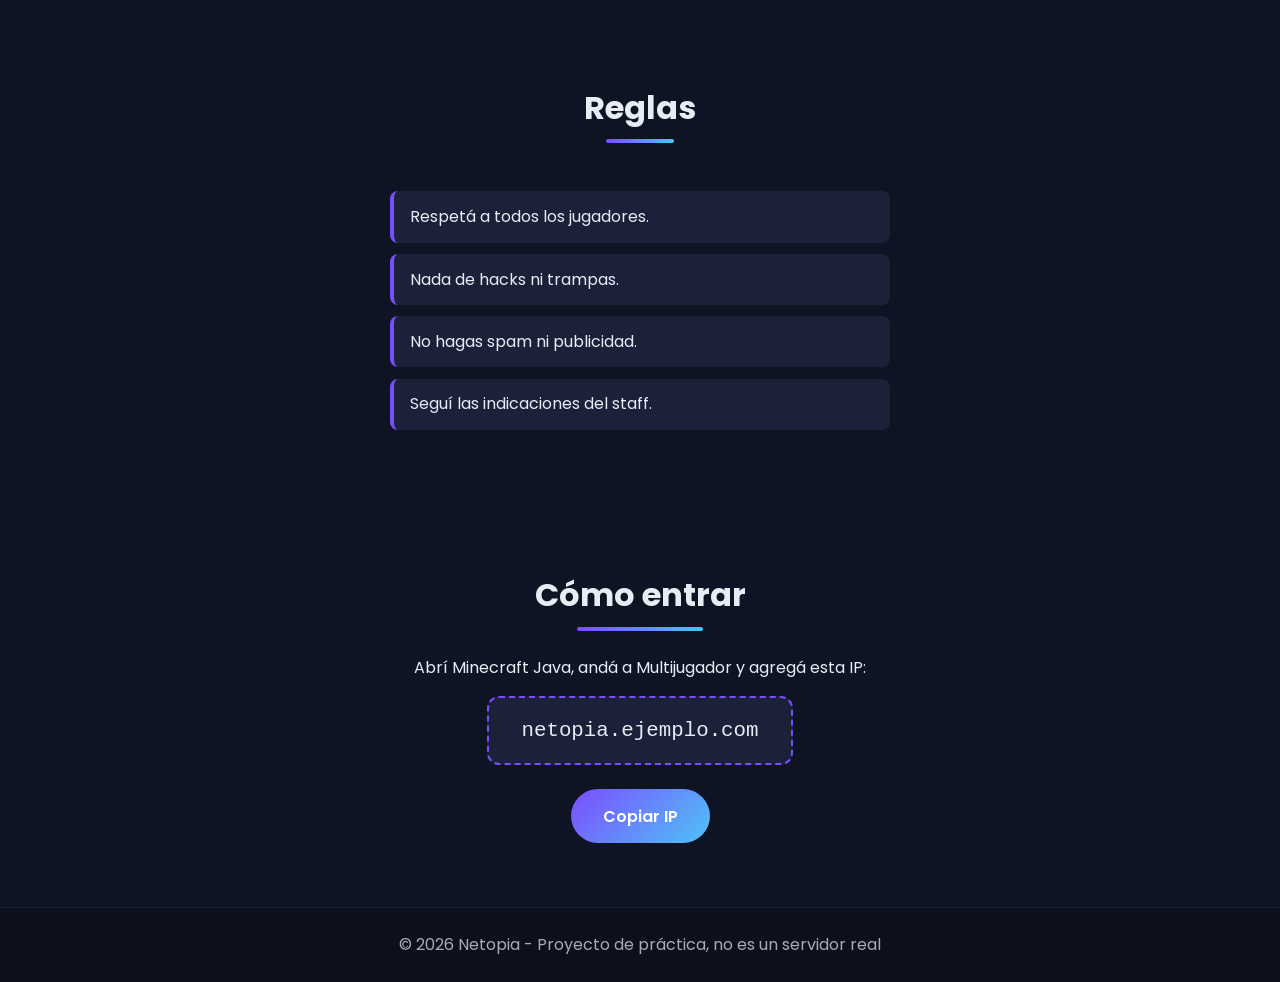
==== commit 8313c2c8: "Cosas" ====
--- a/index.html
+++ b/index.html
@@ -25,6 +25,7 @@
             <a href="#staff">Staff</a>
             <a href="#reglas">Reglas</a>
             <a href="#unirse">Cómo entrar</a>
+            <a href="portafolio.html">Portafolio</a>
         </nav>
     </header>
 
--- a/style.css
+++ b/style.css
@@ -479,6 +479,74 @@
     url("img/banner.svg") center / cover no-repeat;
 }
 
+.perfil {
+  max-width: 700px;
+  margin: 0 auto;
+}
+
+.proyectos-grid {
+  display: grid;
+  grid-template-columns: repeat(auto-fit, minmax(280px, 1fr));
+  gap: 1.5rem;
+  max-width: 900px;
+  margin: 1.5rem auto 0;
+}
+
+.proyecto {
+  display: flex;
+  flex-direction: column;
+  background: var(--tarjeta);
+  padding: 1rem;
+  border-radius: 16px;
+  border: 1px solid rgba(255, 255, 255, 0.06);
+  text-align: left;
+}
+
+.proyecto img {
+  width: 100%;
+  border-radius: 10px;
+  margin-bottom: 1rem;
+}
+
+.proyecto p {
+  flex-grow: 1;
+  margin: 0.5rem 0 1rem;
+}
+
+.proyecto .boton {
+  margin-top: auto;
+  text-align: center;
+}
+
+.servicios {
+  list-style: none;
+  max-width: 560px;
+  margin: 0 auto;
+  text-align: left;
+}
+
+.servicios li {
+  background: var(--tarjeta);
+  padding: 0.8rem 1rem;
+  margin-bottom: 0.7rem;
+  border-left: 4px solid var(--acento);
+  border-radius: 8px;
+}
+
+.nota {
+  margin-top: 1rem;
+  opacity: 0.7;
+  font-size: 0.9rem;
+}
+
+.contacto-botones {
+  display: flex;
+  flex-wrap: wrap;
+  gap: 1rem;
+  justify-content: center;
+  margin-top: 1rem;
+}
+
 @media (max-width: 600px) {
   nav a::after {
     display: none;
